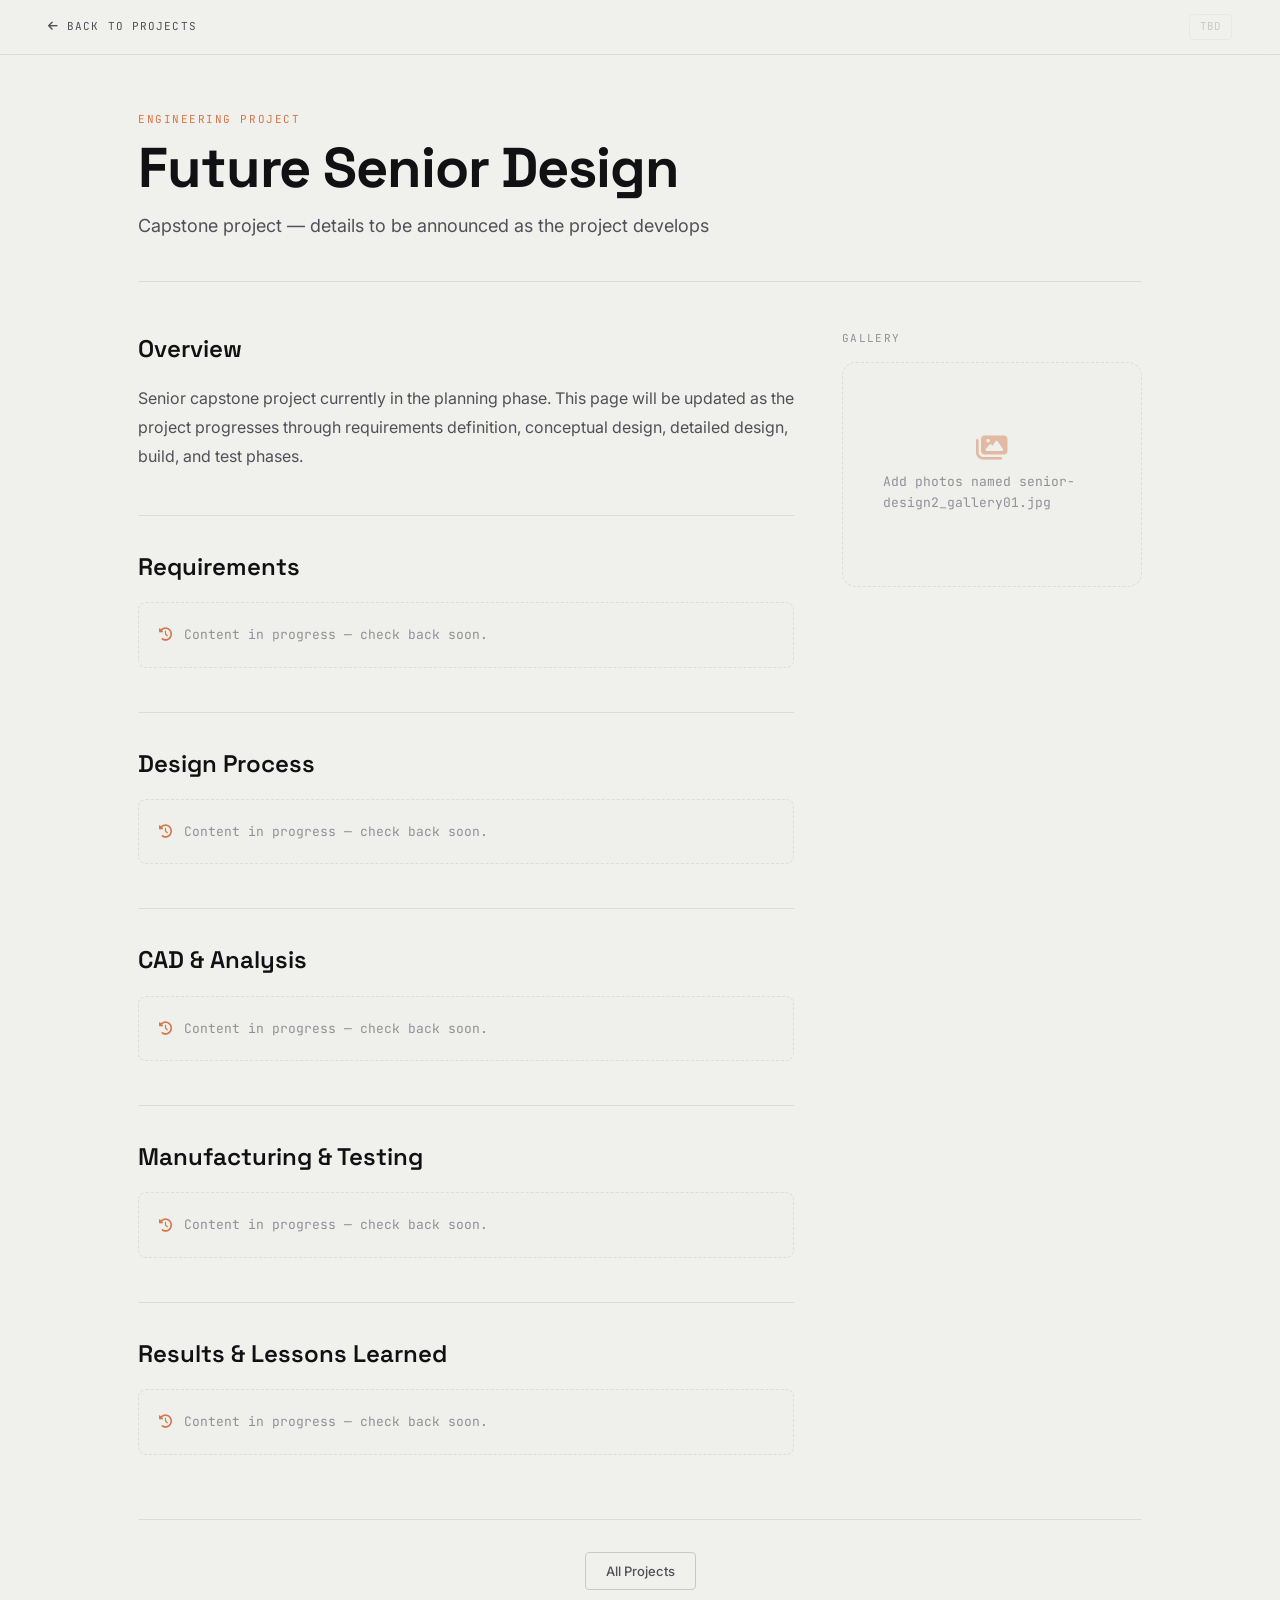
==== projects/bees.html @ 3b6aae7e "Rename senior-design.html to bees.html" ====
<!DOCTYPE html>
<html lang="en">
<head>
  <meta charset="UTF-8" />
  <meta name="viewport" content="width=device-width, initial-scale=1.0" />
  <meta name="theme-color" content="#F0F0EC" />
  <meta name="apple-mobile-web-app-capable" content="yes" />
  <title>Future Senior Design — Mohammad Sharif</title>
  <link rel="preconnect" href="https://fonts.googleapis.com" />
  <link rel="preconnect" href="https://fonts.gstatic.com" crossorigin />
  <link href="https://fonts.googleapis.com/css2?family=Agu+Display&family=Space+Grotesk:wght@300;400;500;600;700&family=Inter:wght@300;400;500;600&family=JetBrains+Mono:wght@400;500&display=swap" rel="stylesheet" />
  <link rel="stylesheet" href="https://cdnjs.cloudflare.com/ajax/libs/font-awesome/6.5.0/css/all.min.css" />
  <link rel="stylesheet" href="../css/styles.css" />
  <link rel="stylesheet" href="../css/animations.css" />
  <link rel="stylesheet" href="../css/project.css" />
</head>
<!--
  HERO BACKGROUND IMAGE (0.20 opacity behind entire page):
  Change the URL below to any image in assets/images/
  e.g. --proj-hero-bg: url(../assets/images/foam-chair.jpg)
-->
<body class="theme-light project-page" style="--proj-hero-bg: url(../assets/images/senior-design.jpg)">

  <header class="project-header">
    <a href="../index.html#projects" class="project-back">
      <i class="fa-solid fa-arrow-left"></i> Back to Projects
    </a>
    <div class="project-header__tags"><span class="tag tag--muted">TBD</span></div>
  </header>

  <main class="project-main">

    <section class="project-hero">
      <span class="section__label">Engineering Project</span>
      <h1 class="project-hero__title">Future Senior Design</h1>
      <p class="project-hero__subtitle">Capstone project — details to be announced as the project develops</p>
    </section>

    <div class="project-body">

      <!-- TEXT CONTENT (LEFT) -->
      <div class="project-sections">

        <section class="project-section reveal">
          <h2 class="project-section__title">Overview</h2>
          <p class="project-section__text">Senior capstone project currently in the planning phase. This page will be updated as the project progresses through requirements definition, conceptual design, detailed design, build, and test phases.</p>
        </section>

        <section class="project-section reveal">
          <h2 class="project-section__title">Requirements</h2>
          <p class="project-section__text project-section__placeholder">
            <i class="fa-solid fa-clock-rotate-left"></i> Content in progress — check back soon.
          </p>
        </section>

        <section class="project-section reveal">
          <h2 class="project-section__title">Design Process</h2>
          <p class="project-section__text project-section__placeholder">
            <i class="fa-solid fa-clock-rotate-left"></i> Content in progress — check back soon.
          </p>
        </section>

        <section class="project-section reveal">
          <h2 class="project-section__title">CAD &amp; Analysis</h2>
          <p class="project-section__text project-section__placeholder">
            <i class="fa-solid fa-clock-rotate-left"></i> Content in progress — check back soon.
          </p>
        </section>

        <section class="project-section reveal">
          <h2 class="project-section__title">Manufacturing &amp; Testing</h2>
          <p class="project-section__text project-section__placeholder">
            <i class="fa-solid fa-clock-rotate-left"></i> Content in progress — check back soon.
          </p>
        </section>

        <section class="project-section reveal">
          <h2 class="project-section__title">Results &amp; Lessons Learned</h2>
          <p class="project-section__text project-section__placeholder">
            <i class="fa-solid fa-clock-rotate-left"></i> Content in progress — check back soon.
          </p>
        </section>

      </div>

      <!--
        GALLERY (RIGHT COLUMN) — AUTO-DISCOVERY
        ════════════════════════════════════════
        Add photos to assets/images/ named:
          senior-design2_gallery01.jpg
          senior-design2_gallery02.jpg
          senior-design2_gallery03.jpg  … (unlimited)

        They will appear here automatically. No HTML edits needed.
        Click any thumbnail to open the fullscreen lightbox.
      -->
      <aside class="project-gallery-col" data-project-id="senior-design2" aria-label="Project gallery">
        <p class="project-gallery-col__heading">Gallery</p>
        <!-- Populated automatically by project-gallery.js -->
        <div class="project-gallery__placeholder" id="galleryPlaceholder">
          <i class="fa-solid fa-images"></i>
          <span>Add photos named senior-design2_gallery01.jpg</span>
        </div>
        <div id="galleryItems"></div>
        <button class="project-gallery__view-all" id="viewAllBtn" style="display:none" aria-label="View all photos">
          <i class="fa-solid fa-grid-2"></i> View All Photos
        </button>
      </aside>

    </div>

    <nav class="project-nav" aria-label="Project navigation">
      <span></span>
      <div class="project-nav__center">
        <a href="../index.html#projects" class="btn btn--secondary">All Projects</a>
      </div>
      <span></span>
    </nav>

  </main>

  <!-- LIGHTBOX -->
  <div class="lightbox" id="lightbox" role="dialog" aria-modal="true" aria-label="Image gallery" hidden>
    <div class="lightbox__backdrop" id="lightboxBackdrop"></div>
    <div class="lightbox__inner">
      <button class="lightbox__close" id="lightboxClose" aria-label="Close"><i class="fa-solid fa-xmark"></i></button>
      <button class="lightbox__arrow lightbox__arrow--prev" id="lightboxPrev" aria-label="Previous"><i class="fa-solid fa-chevron-left"></i></button>
      <div class="lightbox__stage"><img class="lightbox__img" id="lightboxImg" src="" alt="" /></div>
      <button class="lightbox__arrow lightbox__arrow--next" id="lightboxNext" aria-label="Next"><i class="fa-solid fa-chevron-right"></i></button>
      <div class="lightbox__footer">
        <span class="lightbox__counter" id="lightboxCounter">1 / 1</span>
        <div class="lightbox__thumbs" id="lightboxThumbs"></div>
      </div>
    </div>
  </div>

  <script src="../js/theme.js"></script>
  <script src="../js/gallery.js"></script>
  <script>
    /* Auto-load gallery images for this project page */
    document.addEventListener('DOMContentLoaded', async () => {
      /* Scroll reveals */
      document.querySelectorAll('.reveal').forEach(el => {
        const obs = new IntersectionObserver(entries => {
          entries.forEach(e => { if (e.isIntersecting) { e.target.classList.add('is-revealed'); obs.unobserve(e.target); } });
        }, { rootMargin: '0px 0px -60px 0px', threshold: 0.08 });
        obs.observe(el);
      });

      /* Gallery auto-discovery */
      const col = document.querySelector('.project-gallery-col[data-project-id]');
      if (!col || !window.GalleryModule) return;

      const projectId = col.getAttribute('data-project-id');
      const placeholder = document.getElementById('galleryPlaceholder');
      const itemsWrap   = document.getElementById('galleryItems');
      const viewAllBtn  = document.getElementById('viewAllBtn');

      /* Probe for images */
      const found = [];
      const checks = Array.from({ length: 20 }, (_, i) => i + 1).map(n => ({
        n,
        src: 'assets/images/' + projectId.replace(/-/g,'_') + '_gallery' + String(n).padStart(2,'0') + '.jpg'
      }));

      await Promise.all(checks.map(({ n, src }) => new Promise(resolve => {
        const img = new Image();
        img.onload  = () => { found.push({ n, src }); resolve(); };
        img.onerror = () => resolve();
        img.src = '../' + src;
      })));

      found.sort((a, b) => a.n - b.n);
      const srcs = found.map(f => '../' + f.src);

      if (srcs.length === 0) return; /* keep placeholder */

      placeholder.style.display = 'none';

      /* Show first 4 as thumbnails, rest via lightbox */
      const preview = srcs.slice(0, 4);
      preview.forEach((src, i) => {
        const div = document.createElement('div');
        div.className = 'project-gallery__item reveal';
        const img = document.createElement('img');
        img.src = src; img.alt = 'Gallery photo ' + (i+1); img.loading = 'lazy';
        div.appendChild(img);
        div.addEventListener('click', () => window.GalleryModule.open(projectId, srcs, i));
        itemsWrap.appendChild(div);

        /* Reveal animation */
        const obs = new IntersectionObserver(entries => {
          entries.forEach(e => { if (e.isIntersecting) { e.target.classList.add('is-revealed'); obs.unobserve(e.target); } });
        }, { threshold: 0.08 });
        obs.observe(div);
      });

      if (srcs.length > 4) {
        viewAllBtn.style.display = 'flex';
        viewAllBtn.textContent = 'View All ' + srcs.length + ' Photos';
        viewAllBtn.addEventListener('click', () => window.GalleryModule.open(projectId, srcs, 0));
      }
    });
  </script>
</body>
</html>
---- css/styles.css ----
/* ═══════════════════════════════════════════════════════════════════
   styles.css — Mohammad Sharif Portfolio
═══════════════════════════════════════════════════════════════════ */

/* ── TOKENS ───────────────────────────────────────────────────── */
:root {
  --color-bg:           #0A0A0F;
  --color-surface:      #111118;
  --color-surface-2:    #1A1A26;
  --color-surface-3:    #222232;
  --color-border:       #252538;
  --color-border-light: #32324A;
  --color-text-primary:   #EEEEF4;
  --color-text-secondary: #8888A0;
  --color-text-muted:     #52526A;

  --primary:        #C8693A;
  --secondary:      #E8955A;
  --accent:         #D4784A;
  --gradient-start: #C8693A;
  --gradient-mid:   #E8A070;
  --gradient-end:   #8B4A2E;
  --sidebar-accent: var(--accent);

  --color-accent:      var(--accent);
  --color-accent-dim:  rgba(200,105,58,0.12);
  --color-accent-glow: rgba(200,105,58,0.22);
  --color-accent-2:    var(--gradient-end);
  --color-success: #4CAF91;
  --color-warning: #E8A44A;

  --font-display: 'Space Grotesk', system-ui, sans-serif;
  --font-body:    'Inter', system-ui, sans-serif;
  --font-mono:    'JetBrains Mono', monospace;
  --font-sidebar: 'Agu Display', system-ui, sans-serif;

  --text-xs:   0.6875rem;
  --text-sm:   0.8125rem;
  --text-base: 1rem;
  --text-lg:   1.125rem;
  --text-xl:   1.25rem;
  --text-2xl:  1.5rem;
  --text-3xl:  1.875rem;
  --text-hero: clamp(2.8rem, 5.5vw, 5rem);

  --sidebar-width:           220px;
  --sidebar-width-collapsed: 56px;
  --sidebar-transition:      0.3s cubic-bezier(0.4,0,0.2,1);
  --content-max-width:       1100px;

  --radius-sm:   4px;
  --radius-md:   8px;
  --radius-lg:   14px;
  --radius-full: 9999px;

  --ease-out: cubic-bezier(0.0,0.0,0.2,1);
  --dur-fast: 0.14s;
  --dur-base: 0.22s;
  --dur-slow: 0.4s;
}

body.theme-light {
  --color-bg:             #F0F0EC;
  --color-surface:        #FFFFFF;
  --color-surface-2:      #EFEFEB;
  --color-surface-3:      #E4E4E0;
  --color-border:         #DDDDD8;
  --color-border-light:   #CACAC5;
  --color-text-primary:   #111114;
  --color-text-secondary: #505058;
  --color-text-muted:     #909098;
}

/* Dark sidebar */
body.theme-dark .sidebar { background: #18181F !important; border-right-color: #2A2A3A !important; }
body.theme-dark .sidebar__bottom { border-top-color: #2A2A3A !important; }
body.theme-dark .sidebar__progress-track { background: #2A2A3A !important; }

/* ── RESET ────────────────────────────────────────────────────── */
*, *::before, *::after { box-sizing: border-box; margin: 0; padding: 0; }
html { scroll-behavior: smooth; -webkit-text-size-adjust: 100%; }
body {
  background: var(--color-bg);
  color: var(--color-text-primary);
  font-family: var(--font-body);
  font-size: 1rem;
  line-height: 1.6;
  -webkit-font-smoothing: antialiased;
  -moz-osx-font-smoothing: grayscale;
  overflow-x: hidden;
}
a  { color: inherit; text-decoration: none; }
ul { list-style: none; }
img, video { display: block; max-width: 100%; }
button { cursor: pointer; background: none; border: none; color: inherit; font: inherit; }
input, textarea, select { font: inherit; }
:focus-visible { outline: 2px solid var(--accent); outline-offset: 3px; border-radius: var(--radius-sm); }
::selection { background: rgba(200,105,58,0.18); }

/* ── SKIP LINK ────────────────────────────────────────────────── */
.skip-link { position: fixed; top: -100%; left: 1rem; z-index: 9999; background: var(--accent); color: #fff; padding: 0.5rem 1rem; border-radius: var(--radius-md); font-size: var(--text-sm); font-weight: 600; }
.skip-link:focus { top: 1rem; }

/* ── PAGE SHELL ───────────────────────────────────────────────── */
.sidebar {
  position: fixed; top: 0; left: 0; height: 100vh;
  width: var(--sidebar-width);
  background: #FFFFFF;
  border-right: 1px solid #E8E8E8;
  display: flex; flex-direction: column;
  z-index: 100;
  transition: width var(--sidebar-transition), background var(--dur-slow), border-color var(--dur-slow);
  overflow: hidden; /* clips nav content */
}
/* Inner nav clips content; toggle button uses absolute positioning outside */
.sidebar__nav,
.sidebar__bottom,
.sidebar__progress-track { overflow: hidden; }
[data-sidebar="collapsed"] .sidebar { width: var(--sidebar-width-collapsed); }

.main-content {
  margin-left: var(--sidebar-width);
  min-height: 100vh;
  transition: margin-left var(--sidebar-transition);
}
[data-sidebar="collapsed"] .main-content { margin-left: var(--sidebar-width-collapsed); }

/* ── SIDEBAR TOGGLE: centered on border, permanently black ────── */
.sidebar__toggle {
  position: absolute;
  top: 3.5%;
  right: -16px;
  transform: translateY(-50%);
  width: 32px; height: 32px;
  border-radius: var(--radius-full);
  background: #111 !important;
  border: 2px solid #111 !important;
  color: #fff !important;
  font-size: 0.7rem;
  display: flex; align-items: center; justify-content: center;
  z-index: 200; flex-shrink: 0;
  transition: background var(--dur-fast), box-shadow var(--dur-fast);
  box-shadow: 0 2px 8px rgba(0,0,0,0.3);
}
.sidebar__toggle:hover { background: #333 !important; box-shadow: 0 3px 12px rgba(0,0,0,0.4) !important; }
body.theme-dark .sidebar__toggle { background: #fff !important; border-color: #fff !important; color: #111 !important; }
.sidebar__toggle i { transition: transform var(--sidebar-transition); color: inherit; }
[data-sidebar="collapsed"] .sidebar__toggle i { transform: rotate(180deg); }


/* ── SIDEBAR LOGO ─────────────────────────────────────────────── */
/* Place icon at: assets/images/site-icon.png                    */
.sidebar__logo {
  display: flex;
  justify-content: center;
  align-items: center;
  padding: 1.5rem 1rem 0.75rem;
  flex-shrink: 0;
}
.sidebar__logo-name {
  font-family: 'Space Grotesk', system-ui, sans-serif;  /* explicit, not var */
  font-size: 1.05rem;
  font-weight: 700;
  letter-spacing: -0.03em;
  line-height: 0.95;
  color: var(--sidebar-accent);       /* follows the universal accent color */
  text-align: center;
  text-decoration: none;
  display: block;
  transition: opacity var(--dur-fast);
}
.sidebar__logo-img:hover { opacity: 0.8; }
/* Hide logo when sidebar is collapsed */
[data-sidebar="collapsed"] .sidebar__logo { display: none; }

/* ── SIDEBAR NAV ──────────────────────────────────────────────── */
.sidebar__nav { flex: 1; padding: 2.5rem 0 1rem; overflow-y: auto; overflow-x: hidden; scrollbar-width: none; }
.sidebar__nav::-webkit-scrollbar { display: none; }
.sidebar__nav-list { padding: 0 0.75rem; }
.sidebar__nav-item { margin-bottom: 2px; }

.sidebar__nav-link {
  display: flex; align-items: center; gap: 0.625rem;
  padding: 0.5rem 0.625rem; border-radius: var(--radius-sm);
  color: var(--sidebar-accent); font-family: var(--font-sidebar); font-size: 0.95rem;
  transition: background var(--dur-fast), opacity var(--dur-fast);
  width: 100%; text-align: left; white-space: nowrap; opacity: 0.55;
}
.sidebar__nav-link:hover { opacity: 0.85; background: rgba(0,0,0,0.04); }

/* Active highlight only when expanded */
body[data-sidebar="expanded"] .sidebar__nav-link.is-active {
  opacity: 1;
  background: color-mix(in srgb, var(--sidebar-accent) 10%, transparent);
}

.sidebar__nav-num {
  font-family: var(--font-mono); font-size: 0.6rem;
  color: var(--sidebar-accent); opacity: 0.4; min-width: 16px; flex-shrink: 0;
}
body[data-sidebar="expanded"] .sidebar__nav-link.is-active .sidebar__nav-num { opacity: 0.75; }

.sidebar__nav-label { flex: 1; }
.sidebar__nav-chevron { margin-left: auto; font-size: 0.5rem; transition: transform var(--dur-base); color: var(--sidebar-accent); opacity: 0.45; }
.sidebar__nav-link--dropdown[aria-expanded="true"] .sidebar__nav-chevron { transform: rotate(180deg); }

/* Collapsed state — numbers as highlighted placeholders */
[data-sidebar="collapsed"] .sidebar__nav-label,
[data-sidebar="collapsed"] .sidebar__nav-chevron,
[data-sidebar="collapsed"] .sidebar__credentials,
[data-sidebar="collapsed"] .sidebar__progress-track { display: none !important; }
[data-sidebar="collapsed"] .sidebar__dropdown { display: none !important; }
[data-sidebar="collapsed"] .sidebar__nav-link {
  padding: 0.5rem; justify-content: center; opacity: 0.45; background: none !important;
}
[data-sidebar="collapsed"] .sidebar__nav-link .sidebar__nav-num {
  display: flex; align-items: center; justify-content: center;
  width: 28px; height: 28px; min-width: 28px;
  font-size: 0.65rem; opacity: 1; border-radius: var(--radius-sm);
}
[data-sidebar="collapsed"] .sidebar__nav-link:hover .sidebar__nav-num { background: rgba(0,0,0,0.06); }
[data-sidebar="collapsed"] .sidebar__nav-link.is-active { opacity: 1 !important; }
[data-sidebar="collapsed"] .sidebar__nav-link.is-active .sidebar__nav-num {
  background: color-mix(in srgb, var(--sidebar-accent) 12%, transparent);
  color: var(--sidebar-accent); opacity: 1;
}
[data-sidebar="collapsed"] .sidebar__actions { justify-content: center; flex-wrap: wrap; gap: 0.5rem; }

/* Dropdown */
.sidebar__dropdown { overflow: hidden; max-height: 0; opacity: 0; transition: max-height 0.28s var(--ease-out), opacity 0.22s; padding-left: 1.5rem; }
.sidebar__dropdown.is-open { max-height: 200px; opacity: 1; }
.sidebar__dropdown-link { display: block; padding: 0.28rem 0.5rem; border-radius: var(--radius-sm); font-family: var(--font-sidebar); font-size: 0.82rem; color: var(--sidebar-accent); opacity: 0.5; transition: opacity var(--dur-fast); white-space: nowrap; }
.sidebar__dropdown-link:hover { opacity: 0.88; }
.sidebar__dropdown-link.is-active { opacity: 1; }
.sidebar__dropdown-link--muted { opacity: 0.28; }

/* Progress */
.sidebar__progress-track { height: 1px; background: #E8E8E8; margin: 0 1rem; flex-shrink: 0; }
.sidebar__progress-bar { height: 100%; width: 0%; background: var(--sidebar-accent); transition: width 0.1s linear; }

/* Bottom */
.sidebar__bottom { padding: 1.125rem; border-top: 1px solid #E8E8E8; flex-shrink: 0; display: flex; flex-direction: column; gap: 0.875rem; transition: border-color var(--dur-slow); }
.sidebar__credentials { display: flex; flex-direction: column; gap: 0.2rem; }
.sidebar__credentials p { font-family: var(--font-sidebar); font-size: 0.75rem; color: var(--sidebar-accent); opacity: 0.55; white-space: nowrap; overflow: hidden; text-overflow: ellipsis; }
.sidebar__actions { display: flex; gap: 0.875rem; align-items: center; }
.sidebar__actions a { color: var(--sidebar-accent); font-size: 0.9rem; opacity: 0.55; transition: opacity var(--dur-fast); display: flex; align-items: center; }
.sidebar__actions a:hover { opacity: 1; }

/* Resume tooltip */
.sidebar__resume-link { position: relative; }
.sidebar__resume-tooltip {
  position: absolute; bottom: calc(100% + 8px); left: 50%; transform: translateX(-50%);
  background: #1C1C1C; color: #fff; font-family: var(--font-mono); font-size: 0.6rem;
  text-transform: uppercase; letter-spacing: 0.08em; padding: 4px 8px;
  border-radius: var(--radius-sm); white-space: nowrap; pointer-events: none;
  opacity: 0; transition: opacity var(--dur-fast);
}
.sidebar__resume-tooltip::after { content: ''; position: absolute; top: 100%; left: 50%; transform: translateX(-50%); border: 4px solid transparent; border-top-color: #1C1C1C; }
.sidebar__resume-link:hover .sidebar__resume-tooltip { opacity: 1; }

/* ── THEME TOGGLE (iOS style) ─────────────────────────────────── */
.theme-toggle { display: flex; align-items: center; background: none; border: none; padding: 0; cursor: pointer; }
.theme-toggle__track { position: relative; width: 40px; height: 22px; border-radius: 11px; background: #D0D0D0; transition: background 0.3s; display: flex; align-items: center; padding: 2px; }
body.theme-dark .theme-toggle__track { background: var(--sidebar-accent); }
.theme-toggle__thumb { width: 18px; height: 18px; border-radius: 50%; background: #FFF; box-shadow: 0 1px 4px rgba(0,0,0,0.25); display: flex; align-items: center; justify-content: center; transition: transform 0.3s cubic-bezier(0.4,0,0.2,1); position: relative; flex-shrink: 0; }
body.theme-dark .theme-toggle__thumb { transform: translateX(18px); }
.theme-toggle__icon { position: absolute; font-size: 0.5rem; transition: opacity 0.2s; }
.theme-toggle__icon--dark  { color: var(--sidebar-accent); opacity: 0; }
.theme-toggle__icon--light { color: #F5A623; opacity: 1; }
body.theme-dark .theme-toggle__icon--dark  { opacity: 1; }
body.theme-dark .theme-toggle__icon--light { opacity: 0; }

/* ── HAMBURGER — mobile only ──────────────────────────────────── */
.hamburger {
  /* Hidden on desktop by default — only shown via media query on mobile */
  display: none;
  position: fixed; top: 0.875rem; left: 0.875rem; z-index: 200;
  width: 40px; height: 40px; border-radius: var(--radius-md);
  background: var(--color-surface); border: 1px solid var(--color-border);
  flex-direction: column; align-items: center; justify-content: center;
  gap: 5px; padding: 0 10px;
  box-shadow: 0 2px 12px rgba(0,0,0,0.15);
  -webkit-tap-highlight-color: transparent;
  pointer-events: none; /* belt-and-suspenders: no accidental clicks when hidden */
}
.hamburger__line { display: block; height: 1.5px; width: 100%; background: var(--color-text-secondary); border-radius: 2px; transition: transform var(--dur-base), opacity var(--dur-base); }
.sidebar-overlay { display: none; position: fixed; inset: 0; background: rgba(0,0,0,0.5); z-index: 90; backdrop-filter: blur(2px); -webkit-backdrop-filter: blur(2px); opacity: 0; pointer-events: none; transition: opacity 0.3s; }
.sidebar-overlay.is-active { opacity: 1; pointer-events: auto; }

/* ── SECTION BASE ─────────────────────────────────────────────── */
.section { position: relative; }
.section__inner { max-width: var(--content-max-width); margin: 0 auto; padding: 5rem 4rem; }
.section__header { margin-bottom: 2.5rem; }
.section__title { font-family: var(--font-display); font-size: var(--text-3xl); font-weight: 700; line-height: 1.15; letter-spacing: -0.015em; }
.section--about { background: var(--color-surface); }
.section--contact { background: var(--color-surface); }

/* ── HERO ─────────────────────────────────────────────────────── */
.section--hero {
  height: 100vh; min-height: 600px; max-height: 1100px;
  background: var(--color-bg); overflow: hidden; position: relative;
  display: flex; flex-direction: column;
}

/* hero__blob removed */

/* Headshot fills entire hero */
.hero__photo-wrap { position: absolute; inset: 0; width: 100%; height: 100%; z-index: 2; }
.hero__photo { width: 100%; height: 100%; object-fit: cover; }

.hero__name-block { position: absolute; bottom: 16%; right: 4%; text-align: right; z-index: 3; }
.hero__name {
  font-family: var(--font-display); font-size: var(--text-hero); font-weight: 700;
  letter-spacing: -0.03em; line-height: 0.95; color: #2b2b2b;
  display: flex; flex-direction: column; align-items: flex-end;
}

/* Scroll arrow */
.hero__scroll-arrow {
  position: absolute; bottom: calc(15px + 0.5rem); left: 50%; transform: translateX(-50%);
  z-index: 3; width: 40px; height: 40px; border-radius: var(--radius-full);
  border: 1.5px solid var(--color-accent-dim); background: var(--color-accent-dim);
  color: var(--accent); display: flex; align-items: center; justify-content: center;
  font-size: 0.875rem; cursor: pointer;
  animation: arrow-bob 4.0s ease-in-out infinite;
  transition: background var(--dur-fast), border-color var(--dur-fast);
  -webkit-tap-highlight-color: transparent;
}
.hero__scroll-arrow:hover { background: var(--color-accent-glow); border-color: var(--accent); }
@keyframes arrow-bob {
  0%, 100% { transform: translateX(-50%) translateY(0); opacity: 0.7; }
  50%       { transform: translateX(-50%) translateY(7px); opacity: 1; }
}

.hero__footer { margin-top: auto; position: relative; z-index: 2; padding: 1.5rem 4rem 2rem; border-top: 1px solid var(--color-border); background: var(--color-bg); }
.hero__tagline { font-size: var(--text-sm); color: var(--color-text-secondary); letter-spacing: 0.02em; }

/* ── BUTTONS ──────────────────────────────────────────────────── */
.btn { display: inline-flex; align-items: center; gap: 0.4rem; padding: 0.5rem 1.25rem; border-radius: var(--radius-sm); font-family: var(--font-body); font-size: var(--text-sm); font-weight: 500; transition: background var(--dur-fast), color var(--dur-fast), border-color var(--dur-fast); border: 1px solid transparent; white-space: nowrap; -webkit-tap-highlight-color: transparent; }
.btn:active { opacity: 0.85; }
.btn--primary { background: var(--accent); color: #fff; }
.btn--primary:hover { filter: brightness(1.1); }
.btn--secondary { background: transparent; border-color: var(--color-border-light); color: var(--color-text-secondary); }
.btn--secondary:hover { border-color: var(--accent); color: var(--accent); }
.btn--full { width: 100%; justify-content: center; }

/* ── TAGS & BADGES ────────────────────────────────────────────── */
.tag { display: inline-block; padding: 0.2rem 0.625rem; border-radius: var(--radius-sm); font-family: var(--font-mono); font-size: var(--text-xs); background: var(--color-surface-2); border: 1px solid var(--color-border); color: var(--color-text-muted); }
.tag--muted { opacity: 0.4; }
.badge { display: inline-flex; align-items: center; padding: 2px 0.4rem; border-radius: var(--radius-sm); font-size: 0.6rem; font-family: var(--font-mono); text-transform: uppercase; letter-spacing: 0.08em; vertical-align: middle; margin-left: 0.5rem; }
.badge--wip { background: rgba(232,164,74,0.12); border: 1px solid var(--color-warning); color: var(--color-warning); }

/* ── ABOUT ────────────────────────────────────────────────────── */
.about__grid { display: grid; grid-template-columns: 1.1fr 0.9fr; gap: 5rem; align-items: start; }
.about__text { font-size: var(--text-base); color: var(--color-text-secondary); line-height: 1.8; margin-bottom: 1.25rem; }
.about__interests-title { font-family: var(--font-display); font-size: var(--text-xs); font-weight: 600; color: var(--color-text-primary); margin-bottom: 1rem; text-transform: uppercase; letter-spacing: 0.1em; }
.about__interests-list { display: flex; flex-direction: column; gap: 0.5rem; }
.about__interest-item { display: flex; align-items: center; gap: 0.75rem; padding: 0.625rem 0.875rem; border-radius: var(--radius-md); background: var(--color-surface-2); border: 1px solid var(--color-border); font-size: var(--text-sm); color: var(--color-text-secondary); transition: border-color var(--dur-fast); }
.about__interest-item i { color: var(--accent); width: 14px; text-align: center; }
.about__interest-item:hover { border-color: var(--accent); color: var(--color-text-primary); }
.about__status { margin-top: 3.5rem; padding-top: 2.5rem; border-top: 1px solid var(--color-border); }
.about__status-heading { font-family: var(--font-display); font-size: var(--text-lg); font-weight: 600; margin-bottom: 1.25rem; }
.about__status-list { display: flex; flex-wrap: wrap; gap: 0.75rem 2rem; }
.about__status-item { display: flex; align-items: center; gap: 0.625rem; font-size: var(--text-sm); color: var(--color-text-secondary); font-family: var(--font-mono); text-transform: uppercase; letter-spacing: 0.06em; }
.about__status-dot { width: 6px; height: 6px; border-radius: 50%; background: var(--accent); flex-shrink: 0; }

/* ── EXPERIENCE SPLIT LAYOUT ──────────────────────────────────── */
/*
 * INVERTED: Image panel = wide (background). Text panel = narrower (foreground).
 * grid: image(65%) | divider(2px) | content(35%)
 */
.section--experience { background: var(--color-bg); }
.section--experience .section__inner { padding-top: 5rem; padding-bottom: 5rem; }

.section__columns {
  display: grid;
  grid-template-columns: 1.85fr 2px 1fr;
  gap: 0;
  align-items: stretch;
  min-height: 640px;
}

/* Divider: accent gradient with glow */
.section__col-divider {
  width: 2px;
  background: linear-gradient(to bottom, transparent 3%, var(--accent) 20%, var(--accent) 80%, transparent 97%);
  box-shadow: 0 0 10px var(--color-accent-glow);
  align-self: stretch;
}

/* Text column (timeline) */
.section__col--main { padding-right: 3rem; overflow: hidden; }

/* Image column — BACKGROUND, no frame, immersive */
.section__col--image { position: relative; overflow: hidden; }

.section__col-img-wrap {
  position: absolute; inset: 0;
  overflow: hidden;
}
/* Fade both edges so image bleeds into bg */
.section__col-img-wrap::before {
  content: '';
  position: absolute; inset: 0; z-index: 1;
  background: linear-gradient(
    to left,
    var(--color-bg) 0%,
    transparent 30%,
    transparent 70%,
    var(--color-bg) 100%
  );
  pointer-events: none;
}
body.theme-light .section__col-img-wrap::before {
  background: linear-gradient(to left, var(--color-bg) 0%, transparent 30%, transparent 70%, var(--color-bg) 100%);
}

.section__col-img {
  width: 100%; height: 100%;
  object-fit: cover; object-position: center;
  opacity: 1.0;
  display: block;
  /* Parallax offset driven by JS */
  transform: translateY(var(--parallax-offset, 0px)) scale(1.08);
  transition: transform 0.05s linear;
  will-change: transform;
}

/* ── PROJECTS SPLIT (reversed) ────────────────────────────────── */
/*
 * INVERTED: Image panel = wide (background left). Text = right.
 * grid: content(35%) | divider | image(65%)
 */
.section--projects { background: var(--color-bg); }
.section--projects .section__inner { padding-top: 5rem; padding-bottom: 5rem; }

.section__columns--reverse {
  grid-template-columns: 1fr 2px 1.85fr;
}
/* Flip column order: image visually on left */
.section__columns--reverse .section__col--main { order: 3; padding-right: 0; padding-left: 3rem; }
.section__columns--reverse .section__col-divider { order: 2; }
.section__columns--reverse .section__col--image { order: 1; }
.section__columns--reverse .section__col-img-wrap::before {
  background: linear-gradient(to right, var(--color-bg) 0%, transparent 30%, transparent 70%, var(--color-bg) 100%);
}
body.theme-light .section__columns--reverse .section__col-img-wrap::before {
  background: linear-gradient(to right, var(--color-bg) 0%, transparent 30%, transparent 70%, var(--color-bg) 100%);
}

/* ── TIMELINE ─────────────────────────────────────────────────── */
.timeline { position: relative; padding-left: 2.5rem; padding-top: 0.5rem; }
.timeline::before { content: ''; position: absolute; left: 8px; top: 0; bottom: 0; width: 1px; background: linear-gradient(to bottom, var(--accent), var(--color-border) 70%, transparent); }
.timeline__item { position: relative; margin-bottom: 1.25rem; }
.timeline__marker { position: absolute; left: calc(-2.5rem + 4px); top: 0; bottom: 0; display: flex; align-items: center; pointer-events: none; }
.timeline__marker::after { content: ''; width: 9px; height: 9px; border-radius: 50%; background: var(--accent); border: 2px solid var(--color-surface); box-shadow: 0 0 0 2px var(--color-border); display: block; }
body.theme-light .timeline__marker::after { border-color: #FFFFFF; }

.timeline__card { background: var(--color-surface-2); border: 1px solid var(--color-border); border-radius: var(--radius-lg); overflow: hidden; transition: border-color var(--dur-base); cursor: pointer; position: relative; }
.timeline__card:hover { border-color: var(--color-border-light); }

/* Semi-transparent bg image on right of card */
.timeline__card-bg { position: absolute; top: 0; right: 0; bottom: 0; width: 55%; pointer-events: none; z-index: 0; overflow: hidden; }
.timeline__card-bg-img { width: 100%; height: 100%; object-fit: cover; opacity: 0.18; display: block; }
.timeline__card-bg::before { content: ''; position: absolute; top: 0; left: 0; bottom: 0; width: 60%; background: linear-gradient(to right, var(--color-surface-2), transparent); z-index: 1; }
.timeline__card-bg::after  { content: ''; position: absolute; top: 0; right: 0; bottom: 0; width: 30%; background: linear-gradient(to left, var(--color-surface-2), transparent); z-index: 1; }

.timeline__card-header { padding: 1.125rem 1.25rem; display: grid; grid-template-columns: auto 1fr auto; gap: 0 1rem; align-items: center; position: relative; z-index: 1; }
.timeline__card-thumb { width: 52px; height: 52px; border-radius: var(--radius-md); overflow: hidden; background: var(--color-surface-3); flex-shrink: 0; }
.timeline__card-thumb-img { width: 100%; height: 100%; object-fit: cover; }
.timeline__card-header-text { display: flex; flex-direction: column; gap: 0.2rem; min-width: 0; }
.timeline__card-meta { display: flex; gap: 0.625rem; align-items: center; margin-bottom: 0.2rem; }
.timeline__date { font-family: var(--font-mono); font-size: var(--text-xs); color: var(--color-text-muted); }
.timeline__type { font-family: var(--font-mono); font-size: var(--text-xs); padding: 1px 0.4rem; border-radius: var(--radius-sm); background: rgba(200,105,58,0.1); border: 1px solid var(--accent); color: var(--accent); }
.timeline__card-title { font-family: var(--font-display); font-size: var(--text-base); font-weight: 600; }
.timeline__card-org { font-size: var(--text-sm); color: var(--color-text-secondary); }
.timeline__card-chevron { color: var(--color-text-muted); font-size: 0.7rem; transition: transform var(--dur-base); flex-shrink: 0; }
.timeline__card[aria-expanded="true"] .timeline__card-chevron { transform: rotate(180deg); }

.timeline__card-body { border-top: 1px solid var(--color-border); position: relative; z-index: 1; }
.timeline__card-body[hidden] { display: none; }

.timeline__card-expanded { display: grid; grid-template-columns: 1fr 240px; gap: 1.25rem; padding: 1.25rem; align-items: start; }
.timeline__card-expanded-text { min-width: 0; }
.timeline__card-overview { font-size: var(--text-sm); color: var(--color-text-secondary); line-height: 1.75; margin-bottom: 1rem; }
.timeline__tags { display: flex; flex-wrap: wrap; gap: 0.375rem; }

.timeline__card-primary-img-wrap { position: relative; border-radius: var(--radius-md); overflow: hidden; border: 1px solid var(--color-border); background: var(--color-surface-3); aspect-ratio: 4/3; flex-shrink: 0; }
.timeline__card-primary-img-wrap.is-empty { display: none; }
.timeline__card-primary-img { width: 100%; height: 100%; object-fit: cover; display: block; }
.gallery-trigger { position: absolute; bottom: 0.625rem; right: 0.625rem; display: flex; align-items: center; gap: 0.375rem; padding: 0.375rem 0.625rem; border-radius: var(--radius-sm); background: rgba(0,0,0,0.55); backdrop-filter: blur(6px); -webkit-backdrop-filter: blur(6px); border: 1px solid rgba(255,255,255,0.12); color: #fff; font-size: var(--text-xs); font-family: var(--font-mono); letter-spacing: 0.04em; transition: background var(--dur-fast), border-color var(--dur-fast); }
.gallery-trigger:hover { background: rgba(200,105,58,0.75); border-color: var(--accent); }
.gallery-trigger i { font-size: 0.75rem; }

/* ── PROJECT CARDS ────────────────────────────────────────────── */
.projects__grid { display: flex; flex-wrap: wrap; justify-content: flex-start; gap: 1.25rem; }
.project-card { background: var(--color-surface-2); border: 1px solid var(--color-border); border-radius: var(--radius-lg); overflow: hidden; display: flex; flex-direction: column; transition: border-color var(--dur-base), transform var(--dur-base); width: calc(50% - 0.625rem); }
.project-card:hover { border-color: var(--color-border-light); transform: translateY(-3px); }
.project-card__image-wrap { position: relative; height: 160px; overflow: hidden; background: var(--color-surface-3); }
.project-card__image { width: 100%; height: 100%; object-fit: cover; transition: transform 0.45s var(--ease-out); }
.project-card:hover .project-card__image { transform: scale(1.04); }
.project-card__overlay { position: absolute; inset: 0; background: rgba(0,0,0,0.3); display: flex; align-items: center; justify-content: center; opacity: 0; transition: opacity var(--dur-base); color: #fff; font-size: 1.25rem; }
.project-card:hover .project-card__overlay { opacity: 1; }
.project-card__image-wrap--placeholder { display: flex; align-items: center; justify-content: center; }
.project-card__placeholder-icon { font-size: 1.75rem; color: var(--color-text-muted); }
.project-card--upcoming { opacity: 0.65; pointer-events: none; }
.project-card__body { padding: 1.125rem; display: flex; flex-direction: column; gap: 0.5rem; flex: 1; }
.project-card__title { font-family: var(--font-display); font-size: var(--text-sm); font-weight: 600; }
.project-card__desc { font-size: var(--text-xs); color: var(--color-text-secondary); line-height: 1.6; flex: 1; }
.project-card__tags { display: flex; flex-wrap: wrap; gap: 0.25rem; }

/* ── SKILLS ───────────────────────────────────────────────────── */
.skills__grid { display: grid; grid-template-columns: repeat(auto-fill, minmax(180px,1fr)); gap: 1rem; }
.skill-card { background: var(--color-surface-2); border: 1px solid var(--color-border); border-radius: var(--radius-lg); padding: 1.5rem; transition: border-color var(--dur-base), transform var(--dur-base); }
.skill-card:hover { border-color: var(--color-border-light); transform: translateY(-2px); }
.skill-card__icon-wrap { width: 36px; height: 36px; border-radius: var(--radius-md); background: rgba(200,105,58,0.08); border: 1px solid rgba(200,105,58,0.2); display: flex; align-items: center; justify-content: center; color: var(--accent); font-size: 0.875rem; margin-bottom: 1rem; }
.skill-card__title { font-family: var(--font-display); font-size: var(--text-sm); font-weight: 600; margin-bottom: 0.75rem; }
.skill-card__list { display: flex; flex-direction: column; gap: 0.3rem; }
.skill-card__list li { font-size: var(--text-sm); color: var(--color-text-secondary); padding-left: 0.75rem; position: relative; }
.skill-card__list li::before { content: '–'; position: absolute; left: 0; color: var(--color-text-muted); }

/* ── RESOURCES ────────────────────────────────────────────────── */
.resources__grid { display: flex; flex-wrap: wrap; justify-content: center; gap: 0.875rem; }
.resource-card { display: flex; align-items: center; gap: 1rem; padding: 1.125rem 1.25rem; background: var(--color-surface-2); border: 1px solid var(--color-border); border-radius: var(--radius-lg); transition: border-color var(--dur-fast); width: 280px; flex-shrink: 0; }
.resource-card:not(.resource-card--upcoming):hover { border-color: var(--color-border-light); }
.resource-card--upcoming { opacity: 0.55; cursor: default; }
.resource-card__icon { font-size: 1.125rem; color: var(--accent); flex-shrink: 0; }
.resource-card__info { flex: 1; }
.resource-card__title { font-size: var(--text-sm); font-weight: 600; }
.resource-card__meta { font-family: var(--font-mono); font-size: var(--text-xs); color: var(--color-text-muted); margin-top: 2px; }
.resource-card__action { color: var(--color-text-muted); font-size: var(--text-sm); transition: color var(--dur-fast); }
.resource-card:hover .resource-card__action { color: var(--accent); }

/* ── CONTACT ──────────────────────────────────────────────────── */
.contact__grid { display: grid; grid-template-columns: 1fr 1fr; gap: 5rem; align-items: start; }
.contact__intro { font-size: var(--text-base); color: var(--color-text-secondary); line-height: 1.8; margin-bottom: 2rem; }
.contact__links { display: flex; flex-direction: column; gap: 0.75rem; }
.contact__link { display: flex; align-items: center; gap: 0.75rem; font-size: var(--text-sm); color: var(--color-text-secondary); transition: color var(--dur-fast); }
.contact__link:hover { color: var(--accent); }
.contact__link i { width: 16px; text-align: center; color: var(--accent); }
.contact__form { display: flex; flex-direction: column; gap: 1.25rem; }
.form-group { display: flex; flex-direction: column; gap: 0.375rem; }
.form-label { font-family: var(--font-mono); font-size: var(--text-xs); color: var(--color-text-muted); text-transform: uppercase; letter-spacing: 0.08em; }
.form-input { background: var(--color-surface-2); border: 1px solid var(--color-border); border-radius: var(--radius-md); padding: 0.625rem 0.875rem; color: var(--color-text-primary); font-size: var(--text-sm); transition: border-color var(--dur-fast); resize: vertical; -webkit-appearance: none; }
.form-input::placeholder { color: var(--color-text-muted); }
.form-input:focus { outline: none; border-color: var(--accent); box-shadow: 0 0 0 3px rgba(200,105,58,0.12); }
.form-textarea { min-height: 120px; }
.contact__form-note { font-size: var(--text-xs); color: var(--color-success); min-height: 1.4em; }

/* ── FOOTER ───────────────────────────────────────────────────── */
.site-footer { padding: 2rem 4rem; border-top: 1px solid var(--color-border); }
.site-footer__text { font-family: var(--font-mono); font-size: var(--text-xs); color: var(--color-text-muted); text-align: center; }

/* ── LIGHTBOX ─────────────────────────────────────────────────── */
.lightbox { position: fixed; inset: 0; z-index: 1000; display: flex; align-items: center; justify-content: center; }
.lightbox[hidden] { display: none; }
.lightbox__backdrop { position: absolute; inset: 0; background: rgba(0,0,0,0.88); backdrop-filter: blur(8px); -webkit-backdrop-filter: blur(8px); }
.lightbox__inner { position: relative; z-index: 1; width: 90vw; max-width: 1000px; display: flex; flex-direction: column; align-items: center; gap: 1rem; }
.lightbox__close { position: absolute; top: -3rem; right: 0; width: 36px; height: 36px; border-radius: var(--radius-full); background: rgba(255,255,255,0.1); border: 1px solid rgba(255,255,255,0.2); color: #fff; font-size: 1rem; display: flex; align-items: center; justify-content: center; transition: background var(--dur-fast); }
.lightbox__close:hover { background: rgba(255,255,255,0.2); }
.lightbox__stage { width: 100%; max-height: 70vh; display: flex; align-items: center; justify-content: center; position: relative; }
.lightbox__img { max-width: 100%; max-height: 70vh; object-fit: contain; border-radius: var(--radius-md); animation: lb-fade 0.2s ease; }
@keyframes lb-fade { from { opacity: 0; transform: scale(0.97); } to { opacity: 1; transform: none; } }
.lightbox__arrow { position: absolute; top: 50%; transform: translateY(-50%); width: 44px; height: 44px; border-radius: var(--radius-full); background: rgba(255,255,255,0.1); border: 1px solid rgba(255,255,255,0.2); color: #fff; font-size: 1rem; display: flex; align-items: center; justify-content: center; transition: background var(--dur-fast); z-index: 2; }
.lightbox__arrow:hover { background: rgba(255,255,255,0.2); }
.lightbox__arrow--prev { left: -3.5rem; }
.lightbox__arrow--next { right: -3.5rem; }
.lightbox__footer { display: flex; flex-direction: column; align-items: center; gap: 0.875rem; width: 100%; }
.lightbox__counter { font-family: var(--font-mono); font-size: var(--text-xs); color: rgba(255,255,255,0.55); letter-spacing: 0.08em; }
.lightbox__thumbs { display: flex; gap: 0.5rem; flex-wrap: wrap; justify-content: center; }
.lightbox__thumb { width: 52px; height: 40px; border-radius: var(--radius-sm); overflow: hidden; cursor: pointer; opacity: 0.45; border: 1.5px solid transparent; transition: opacity var(--dur-fast), border-color var(--dur-fast); flex-shrink: 0; }
.lightbox__thumb img { width: 100%; height: 100%; object-fit: cover; }
.lightbox__thumb:hover { opacity: 0.75; }
.lightbox__thumb.is-active { opacity: 1; border-color: var(--accent); }

/* ── RESOURCE VIEWER ──────────────────────────────────────────── */
.resource-card { cursor: pointer; }
.resource-card:not(.resource-card--upcoming):hover .resource-card__action { color: var(--accent); }

.resource-viewer {
  position: fixed; inset: 0; z-index: 1000;
  display: flex; align-items: center; justify-content: center;
}
.resource-viewer[hidden] { display: none; }

.resource-viewer__backdrop {
  position: absolute; inset: 0;
  background: rgba(0,0,0,0.75);
  backdrop-filter: blur(6px);
  -webkit-backdrop-filter: blur(6px);
}

.resource-viewer__window {
  position: relative; z-index: 1;
  width: min(900px, 92vw);
  height: min(85vh, 1000px);
  background: var(--color-surface);
  border-radius: var(--radius-lg);
  border: 1px solid var(--color-border);
  display: flex; flex-direction: column;
  overflow: hidden;
  box-shadow: 0 24px 80px rgba(0,0,0,0.5);
  animation: viewer-in 0.22s cubic-bezier(0,0,0.2,1) both;
}

@keyframes viewer-in {
  from { opacity: 0; transform: scale(0.96) translateY(12px); }
  to   { opacity: 1; transform: none; }
}

.resource-viewer__toolbar {
  display: flex;
  align-items: center;
  gap: 1rem;
  padding: 0.75rem 1.25rem;
  border-bottom: 1px solid var(--color-border);
  background: var(--color-surface-2);
  flex-shrink: 0;
}

.resource-viewer__close {
  width: 32px; height: 32px;
  border-radius: var(--radius-full);
  background: rgba(255,0,0,0.12);
  border: 1px solid rgba(255,0,0,0.2);
  color: #e05050;
  display: flex; align-items: center; justify-content: center;
  font-size: 0.875rem;
  transition: background var(--dur-fast), color var(--dur-fast);
  flex-shrink: 0;
}
.resource-viewer__close:hover { background: rgba(255,0,0,0.25); color: #c03030; }

.resource-viewer__title {
  flex: 1;
  font-family: var(--font-display);
  font-size: var(--text-sm);
  font-weight: 600;
  color: var(--color-text-primary);
  white-space: nowrap;
  overflow: hidden;
  text-overflow: ellipsis;
}

.resource-viewer__download {
  display: inline-flex; align-items: center; gap: 0.4rem;
  padding: 0.4rem 0.875rem;
  border-radius: var(--radius-sm);
  background: var(--accent);
  color: #fff;
  font-size: var(--text-xs);
  font-weight: 600;
  font-family: var(--font-body);
  transition: filter var(--dur-fast);
  flex-shrink: 0;
  text-decoration: none;
}
.resource-viewer__download:hover { filter: brightness(1.12); }

.resource-viewer__body {
  flex: 1;
  overflow: hidden;
  background: #525659;
}

.resource-viewer__frame {
  width: 100%; height: 100%;
  border: none;
  display: block;
}

/* Mobile: full screen */
@media (max-width: 600px) {
  .resource-viewer__window {
    width: 100vw; height: 100vh;
    border-radius: 0; border: none;
  }
}
---- css/project.css ----
/* ═══════════════════════════════════════════════════════════════════
   project.css — Individual project pages
   Gallery RIGHT of text. Hero image as 0.20 opacity page background.
═══════════════════════════════════════════════════════════════════ */

/* ── Page-level hero background image at 0.20 opacity ───────────
   Set via <body style="--proj-hero-bg: url(...)"> in each page.
   No HTML change needed — just set the CSS variable.            */
body.project-page::before {
  content: '';
  position: fixed;
  inset: 0;
  background-image: var(--proj-hero-bg, none);
  background-size: cover;
  background-position: center top;
  background-attachment: fixed;
  opacity: 0.20;
  z-index: 0;
  pointer-events: none;
}
body.project-page > * { position: relative; z-index: 1; }

/* ── Sticky header ───────────────────────────────────────────── */
.project-header {
  position: sticky; top: 0; z-index: 50;
  display: flex; align-items: center; justify-content: space-between;
  gap: 1rem; padding: 0.875rem 3rem;
  background: rgba(240,240,236,0.88);
  backdrop-filter: blur(16px); -webkit-backdrop-filter: blur(16px);
  border-bottom: 1px solid var(--color-border);
  flex-wrap: wrap;
}
body.theme-dark .project-header { background: rgba(10,10,15,0.88); }

.project-back {
  display: inline-flex; align-items: center; gap: 0.5rem;
  font-family: var(--font-mono); font-size: var(--text-xs);
  color: var(--color-text-secondary); text-transform: uppercase; letter-spacing: 0.1em;
  transition: color 0.15s; -webkit-tap-highlight-color: transparent;
}
.project-back:hover { color: var(--accent); }
.project-header__tags { display: flex; flex-wrap: wrap; gap: 0.5rem; }

/* ── Main wrapper ────────────────────────────────────────────── */
.project-main { max-width: 1100px; margin: 0 auto; padding: 0 3rem 6rem; }

/* ── Hero section (title + subtitle, NO separate image box) ─── */
.project-hero { padding: 3.5rem 0 2.5rem; border-bottom: 1px solid var(--color-border); margin-bottom: 0; }
.project-hero__title { font-family: var(--font-display); font-size: clamp(2rem,5vw,3.5rem); font-weight: 700; line-height: 1.1; letter-spacing: -0.02em; margin: 0.5rem 0 0.875rem; }
.project-hero__subtitle { font-size: var(--text-lg); color: var(--color-text-secondary); line-height: 1.6; max-width: 640px; }

/* Section label (small caps above title) */
.section__label { display: block; font-family: var(--font-mono); font-size: var(--text-xs); color: var(--color-accent); text-transform: uppercase; letter-spacing: 0.14em; margin-bottom: 0.5rem; }

/* ── Two-column body: text LEFT, gallery RIGHT ──────────────── */
.project-body {
  display: grid;
  grid-template-columns: 1fr 300px;
  gap: 3rem;
  align-items: start;
  padding-top: 3rem;
}

/* ── Text sections ───────────────────────────────────────────── */
.project-sections { display: flex; flex-direction: column; gap: 2.75rem; }
.project-section { border-top: 1px solid var(--color-border); padding-top: 2rem; }
.project-section:first-child { border-top: none; padding-top: 0; }
.project-section__title { font-family: var(--font-display); font-size: var(--text-2xl); font-weight: 600; margin-bottom: 1rem; }
.project-section__text { font-size: var(--text-base); color: var(--color-text-secondary); line-height: 1.8; }
.project-section__placeholder {
  display: flex; align-items: center; gap: 0.75rem;
  padding: 1.25rem; background: var(--color-surface-2);
  border: 1px dashed var(--color-border); border-radius: var(--radius-md);
  font-family: var(--font-mono); font-size: var(--text-sm); color: var(--color-text-muted);
}
.project-section__placeholder i { color: var(--accent); }

/* ── Sticky gallery column ───────────────────────────────────── */
.project-gallery-col {
  position: sticky; top: 80px;
  display: flex; flex-direction: column; gap: 0.75rem;
}
.project-gallery-col__heading {
  font-family: var(--font-mono); font-size: var(--text-xs);
  text-transform: uppercase; letter-spacing: 0.12em; color: var(--color-text-muted);
  margin-bottom: 0.125rem;
}

/*
 * AUTO-GALLERY: images are discovered by gallery.js via naming convention.
 * Place files in assets/images/ named:
 *   foam_chair_gallery01.jpg, foam_chair_gallery02.jpg, …
 *   tomato_slicer_gallery01.jpg, …
 *   quadruped_gallery01.jpg, …
 *
 * The gallery container below is populated by JS on page load.
 * Add a data-project-id attribute to .project-gallery-col to enable auto-load.
 */
.project-gallery__item {
  border-radius: var(--radius-md); overflow: hidden;
  border: 1px solid var(--color-border); background: var(--color-surface-2);
  aspect-ratio: 4/3; cursor: pointer;
  transition: border-color 0.15s, transform 0.2s;
}
.project-gallery__item:hover { border-color: var(--accent); transform: translateY(-2px); }
.project-gallery__item img { width: 100%; height: 100%; object-fit: cover; display: block; transition: transform 0.4s; }
.project-gallery__item:hover img { transform: scale(1.04); }

.project-gallery__placeholder {
  display: flex; flex-direction: column; align-items: center; justify-content: center;
  gap: 0.625rem; padding: 2.5rem; background: var(--color-surface-2);
  border: 1px dashed var(--color-border); border-radius: var(--radius-lg);
  color: var(--color-text-muted); font-family: var(--font-mono); font-size: var(--text-sm);
  aspect-ratio: 4/3;
}
.project-gallery__placeholder i { font-size: 1.75rem; color: var(--accent); opacity: 0.45; }

.project-gallery__view-all {
  display: flex; align-items: center; justify-content: center; gap: 0.5rem;
  padding: 0.625rem; border-radius: var(--radius-sm);
  border: 1px solid var(--color-border); background: var(--color-surface-2);
  font-family: var(--font-mono); font-size: var(--text-xs); color: var(--color-text-secondary);
  cursor: pointer; transition: border-color 0.15s, color 0.15s;
  -webkit-tap-highlight-color: transparent;
}
.project-gallery__view-all:hover { border-color: var(--accent); color: var(--accent); }

/* ── Prev/Next navigation ────────────────────────────────────── */
.project-nav {
  display: grid; grid-template-columns: 1fr auto 1fr;
  gap: 1rem; align-items: center;
  margin-top: 4rem; padding-top: 2rem; border-top: 1px solid var(--color-border);
}
.project-nav__btn {
  display: flex; flex-direction: column; gap: 0.25rem;
  padding: 0.875rem 1.25rem; border-radius: var(--radius-md);
  border: 1px solid var(--color-border); background: var(--color-surface-2);
  color: var(--color-text-secondary); transition: border-color 0.15s, color 0.15s;
  -webkit-tap-highlight-color: transparent;
}
.project-nav__btn:hover { border-color: var(--accent); color: var(--accent); }
.project-nav__btn--next { text-align: right; }
.project-nav__direction { font-family: var(--font-mono); font-size: 0.6rem; text-transform: uppercase; letter-spacing: 0.12em; opacity: 0.5; display: flex; align-items: center; gap: 0.375rem; }
.project-nav__btn--next .project-nav__direction { justify-content: flex-end; }
.project-nav__name { font-family: var(--font-display); font-size: var(--text-sm); font-weight: 600; white-space: nowrap; overflow: hidden; text-overflow: ellipsis; }
.project-nav__sub { font-size: var(--text-xs); color: var(--color-text-muted); font-style: italic; }
.project-nav__center { text-align: center; }

/* ── Responsive ──────────────────────────────────────────────── */
@media (max-width: 860px) {
  .project-body { grid-template-columns: 1fr; }
  .project-gallery-col { position: static; }
  .project-main { padding: 0 1.5rem 4rem; }
  .project-header { padding: 0.75rem 1.25rem; }
  .project-nav { grid-template-columns: 1fr 1fr; }
  .project-nav__center { display: none; }
}

@media (max-width: 500px) {
  .project-main { padding: 0 1rem 3rem; }
  .project-nav { grid-template-columns: 1fr; }
  .project-nav__btn--next { text-align: left; }
  .project-nav__btn--next .project-nav__direction { justify-content: flex-start; }
}

/* iOS safe area */
@supports (padding: max(0px)) {
  .project-header { padding-top: max(0.875rem, env(safe-area-inset-top)); }
}
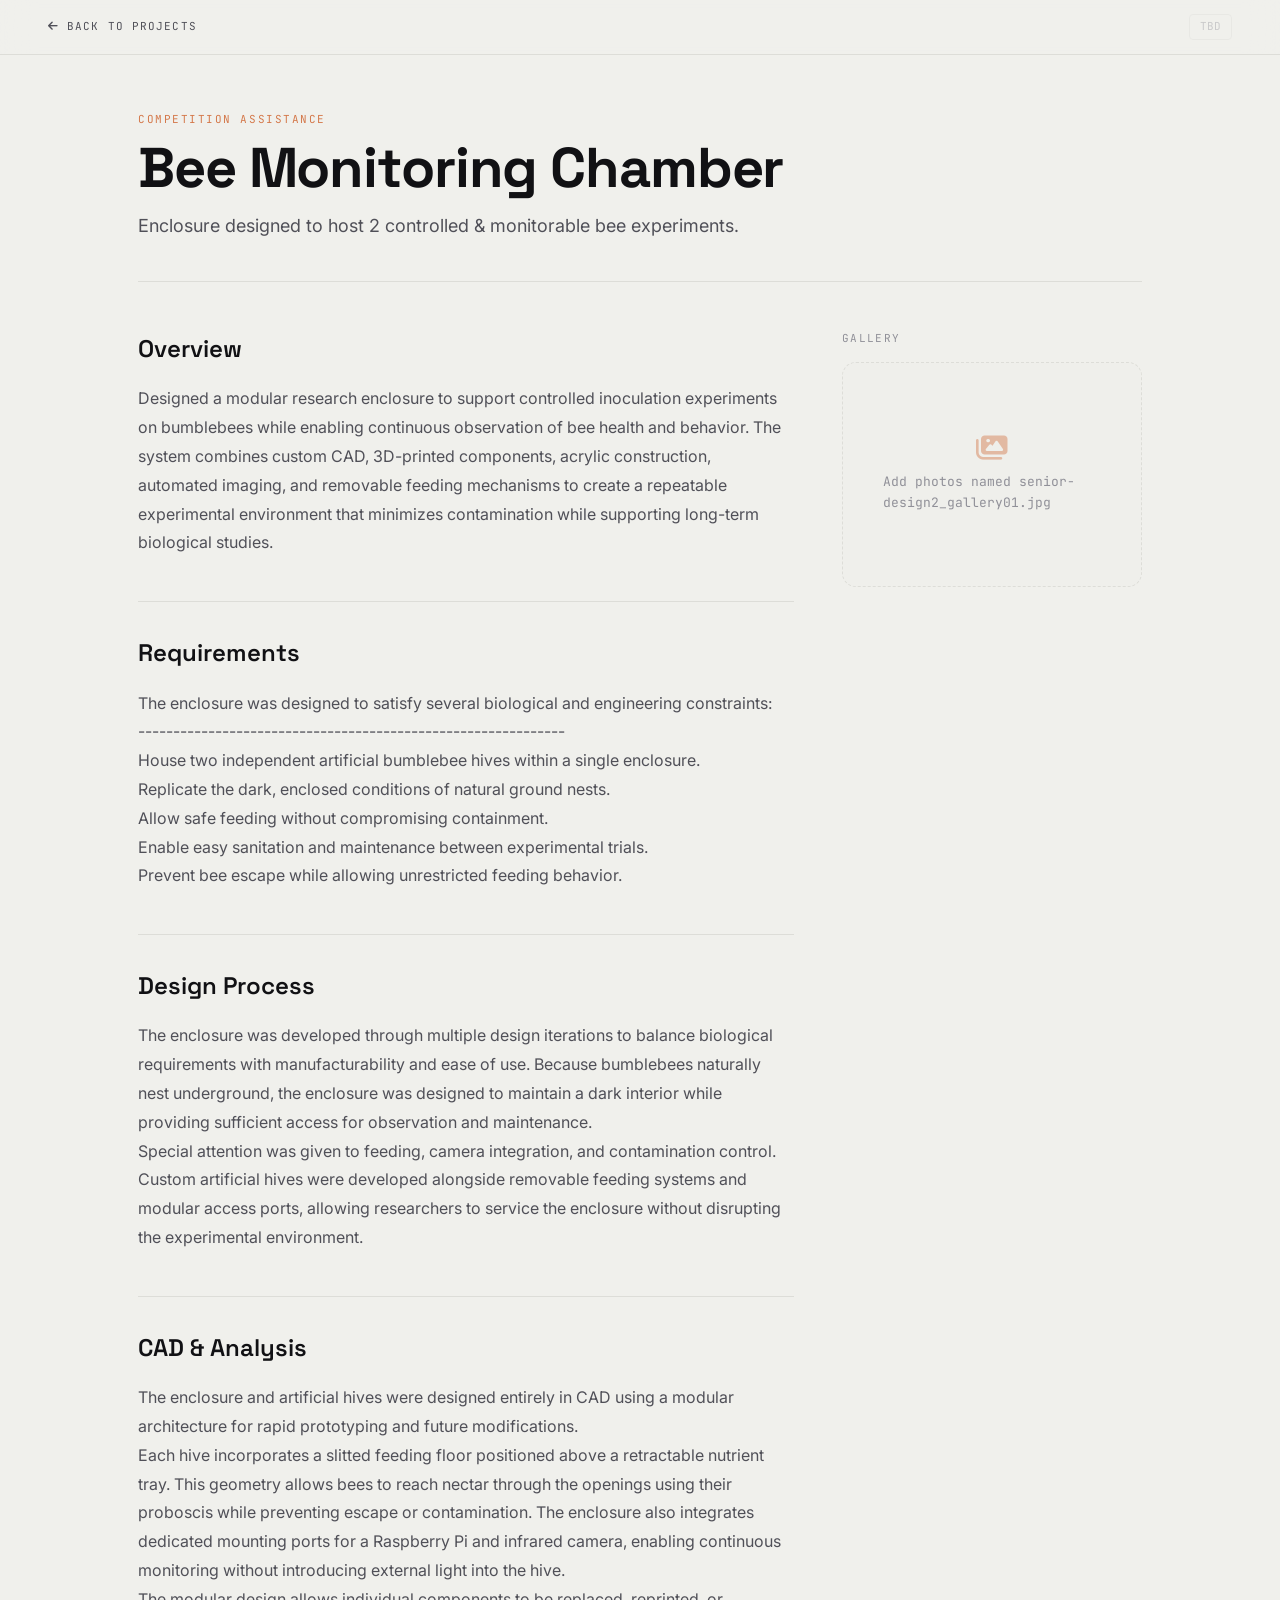
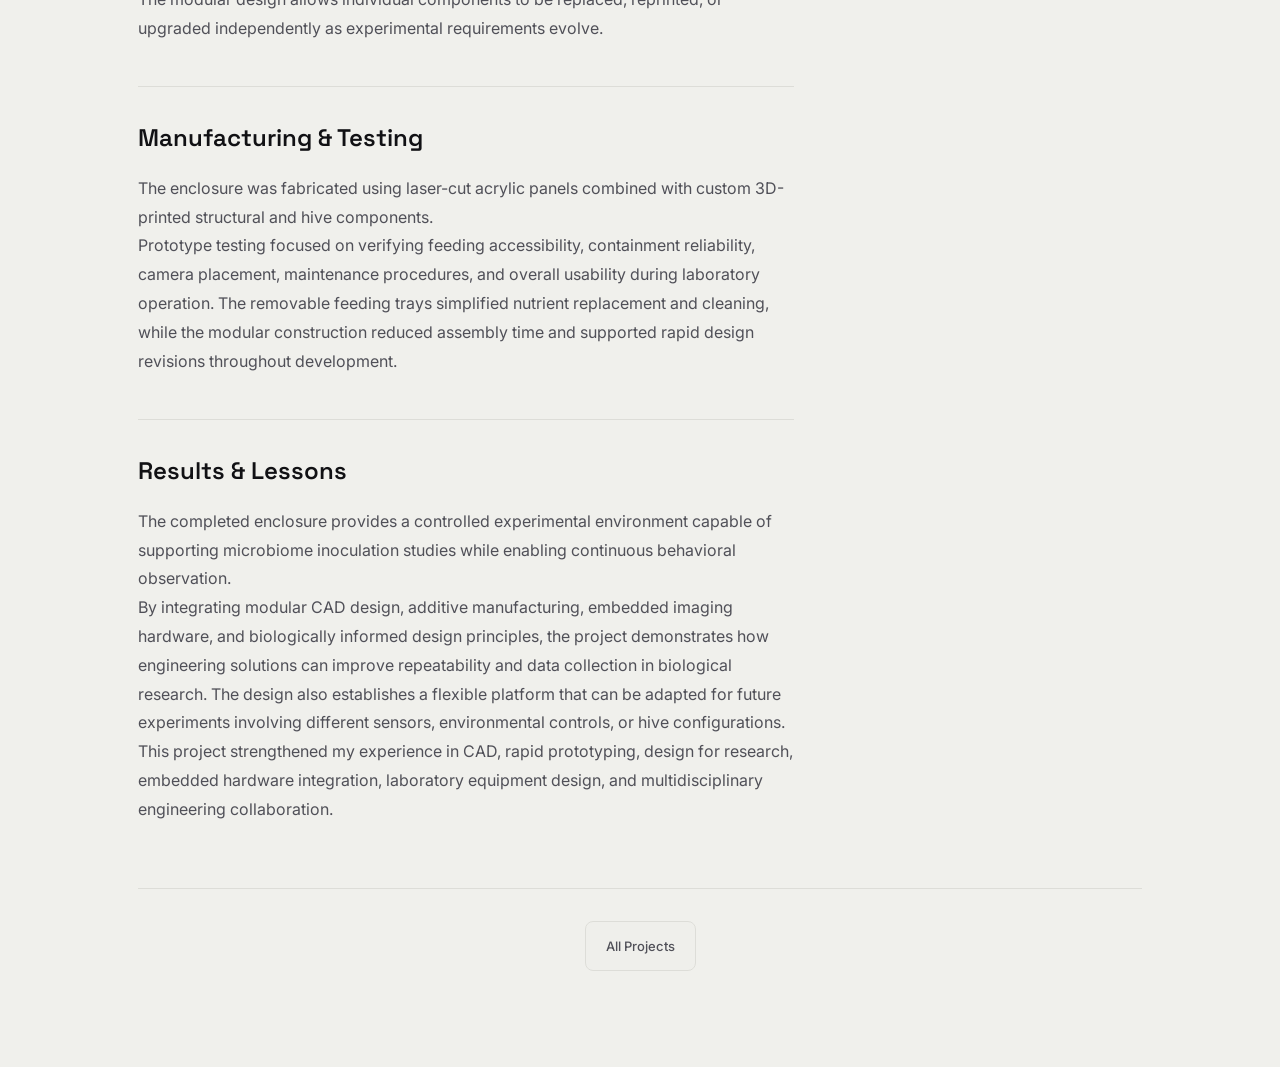
==== commit 5c35173b: "Update bees.html" ====
--- a/projects/bees.html
+++ b/projects/bees.html
@@ -5,7 +5,7 @@
   <meta name="viewport" content="width=device-width, initial-scale=1.0" />
   <meta name="theme-color" content="#F0F0EC" />
   <meta name="apple-mobile-web-app-capable" content="yes" />
-  <title>Future Senior Design — Mohammad Sharif</title>
+  <title>Bee Monitoring Chamber — Mohammad Sharif</title>
   <link rel="preconnect" href="https://fonts.googleapis.com" />
   <link rel="preconnect" href="https://fonts.gstatic.com" crossorigin />
   <link href="https://fonts.googleapis.com/css2?family=Agu+Display&family=Space+Grotesk:wght@300;400;500;600;700&family=Inter:wght@300;400;500;600&family=JetBrains+Mono:wght@400;500&display=swap" rel="stylesheet" />
@@ -31,9 +31,9 @@
   <main class="project-main">
 
     <section class="project-hero">
-      <span class="section__label">Engineering Project</span>
-      <h1 class="project-hero__title">Future Senior Design</h1>
-      <p class="project-hero__subtitle">Capstone project — details to be announced as the project develops</p>
+      <span class="section__label">Competition Assistance</span>
+      <h1 class="project-hero__title">Bee Monitoring Chamber</h1>
+      <p class="project-hero__subtitle">Enclosure designed to host 2 controlled & monitorable bee experiments.</p>
     </section>
 
     <div class="project-body">
@@ -43,42 +43,46 @@
 
         <section class="project-section reveal">
           <h2 class="project-section__title">Overview</h2>
-          <p class="project-section__text">Senior capstone project currently in the planning phase. This page will be updated as the project progresses through requirements definition, conceptual design, detailed design, build, and test phases.</p>
-        </section>
-
-        <section class="project-section reveal">
-          <h2 class="project-section__title">Requirements</h2>
-          <p class="project-section__text project-section__placeholder">
-            <i class="fa-solid fa-clock-rotate-left"></i> Content in progress — check back soon.
-          </p>
-        </section>
+          <p class="project-section__text">Designed a modular research enclosure to support controlled inoculation experiments on bumblebees while enabling continuous observation of bee health and behavior. The system combines custom CAD, 3D-printed components, acrylic construction, automated imaging, and removable feeding mechanisms to create a repeatable experimental environment that minimizes contamination while supporting long-term biological studies.</p>
+        </section>
+
+        <section class="project-section reveal">
+  <h2 class="project-section__title">Requirements</h2>
+  <ul class="project-section__text">
+    <p class="project-section__text">The enclosure was designed to satisfy several biological and engineering constraints:</p>
+    <p class="project-section__text">-------------------------------------------------------------</p>
+    <li>House two independent artificial bumblebee hives within a single enclosure.</li>
+    <li>Replicate the dark, enclosed conditions of natural ground nests.</li>
+    <li>Allow safe feeding without compromising containment.</li>
+    <li>Enable easy sanitation and maintenance between experimental trials.</li>
+    <li>Prevent bee escape while allowing unrestricted feeding behavior.</li>
+  </ul>
+</section>
 
         <section class="project-section reveal">
           <h2 class="project-section__title">Design Process</h2>
-          <p class="project-section__text project-section__placeholder">
-            <i class="fa-solid fa-clock-rotate-left"></i> Content in progress — check back soon.
-          </p>
+          <p class="project-section__text">The enclosure was developed through multiple design iterations to balance biological requirements with manufacturability and ease of use. Because bumblebees naturally nest underground, the enclosure was designed to maintain a dark interior while providing sufficient access for observation and maintenance.</p>
+          <p class="project-section__text">Special attention was given to feeding, camera integration, and contamination control. Custom artificial hives were developed alongside removable feeding systems and modular access ports, allowing researchers to service the enclosure without disrupting the experimental environment.</p>
         </section>
 
         <section class="project-section reveal">
           <h2 class="project-section__title">CAD &amp; Analysis</h2>
-          <p class="project-section__text project-section__placeholder">
-            <i class="fa-solid fa-clock-rotate-left"></i> Content in progress — check back soon.
-          </p>
+          <p class="project-section__text">The enclosure and artificial hives were designed entirely in CAD using a modular architecture for rapid prototyping and future modifications.</p>
+          <p class="project-section__text">Each hive incorporates a slitted feeding floor positioned above a retractable nutrient tray. This geometry allows bees to reach nectar through the openings using their proboscis while preventing escape or contamination. The enclosure also integrates dedicated mounting ports for a Raspberry Pi and infrared camera, enabling continuous monitoring without introducing external light into the hive.</p>
+          <p class="project-section__text">The modular design allows individual components to be replaced, reprinted, or upgraded independently as experimental requirements evolve.</p>
         </section>
 
         <section class="project-section reveal">
           <h2 class="project-section__title">Manufacturing &amp; Testing</h2>
-          <p class="project-section__text project-section__placeholder">
-            <i class="fa-solid fa-clock-rotate-left"></i> Content in progress — check back soon.
-          </p>
-        </section>
-
-        <section class="project-section reveal">
-          <h2 class="project-section__title">Results &amp; Lessons Learned</h2>
-          <p class="project-section__text project-section__placeholder">
-            <i class="fa-solid fa-clock-rotate-left"></i> Content in progress — check back soon.
-          </p>
+          <p class="project-section__text">The enclosure was fabricated using laser-cut acrylic panels combined with custom 3D-printed structural and hive components.</p>
+          <p class="project-section__text">Prototype testing focused on verifying feeding accessibility, containment reliability, camera placement, maintenance procedures, and overall usability during laboratory operation. The removable feeding trays simplified nutrient replacement and cleaning, while the modular construction reduced assembly time and supported rapid design revisions throughout development.</p>
+        </section>
+
+        <section class="project-section reveal">
+          <h2 class="project-section__title">Results &amp; Lessons</h2>
+          <p class="project-section__text">The completed enclosure provides a controlled experimental environment capable of supporting microbiome inoculation studies while enabling continuous behavioral observation.</p>
+          <p class="project-section__text">By integrating modular CAD design, additive manufacturing, embedded imaging hardware, and biologically informed design principles, the project demonstrates how engineering solutions can improve repeatability and data collection in biological research. The design also establishes a flexible platform that can be adapted for future experiments involving different sensors, environmental controls, or hive configurations.</p>
+          <p class="project-section__text">This project strengthened my experience in CAD, rapid prototyping, design for research, embedded hardware integration, laboratory equipment design, and multidisciplinary engineering collaboration.</p>
         </section>
 
       </div>
--- a/css/styles.css
+++ b/css/styles.css
@@ -392,7 +392,7 @@
 .section__col--main { padding-right: 3rem; overflow: hidden; }
 
 /* Image column — BACKGROUND, no frame, immersive */
-.section__col--image { position: relative; overflow: hidden; }
+.section__col--image { position: relative; overflow: hidden; min-height: 480px; }
 
 .section__col-img-wrap {
   position: absolute; inset: 0;
@@ -417,7 +417,7 @@
 
 .section__col-img {
   width: 100%; height: 100%;
-  object-fit: cover; object-position: center;
+  object-fit: cover; object-position: center center;
   opacity: 1.0;
   display: block;
   /* Parallax offset driven by JS */
--- a/css/project.css
+++ b/css/project.css
@@ -167,3 +167,25 @@
 @supports (padding: max(0px)) {
   .project-header { padding-top: max(0.875rem, env(safe-area-inset-top)); }
 }
+
+/* All Projects button matches prev/next style */
+.project-nav__center .btn--secondary {
+  display: flex;
+  flex-direction: column;
+  gap: 0.25rem;
+  padding: 0.875rem 1.25rem;
+  border-radius: var(--radius-md);
+  border: 1px solid var(--color-border);
+  background: var(--color-surface-2);
+  color: var(--color-text-secondary);
+  transition: border-color 0.15s, color 0.15s;
+  font-size: var(--text-sm);
+  font-weight: 500;
+  min-height: unset;
+}
+.project-nav__center .btn--secondary:hover {
+  border-color: var(--accent);
+  color: var(--accent);
+  background: var(--color-surface-2);
+  filter: none;
+}
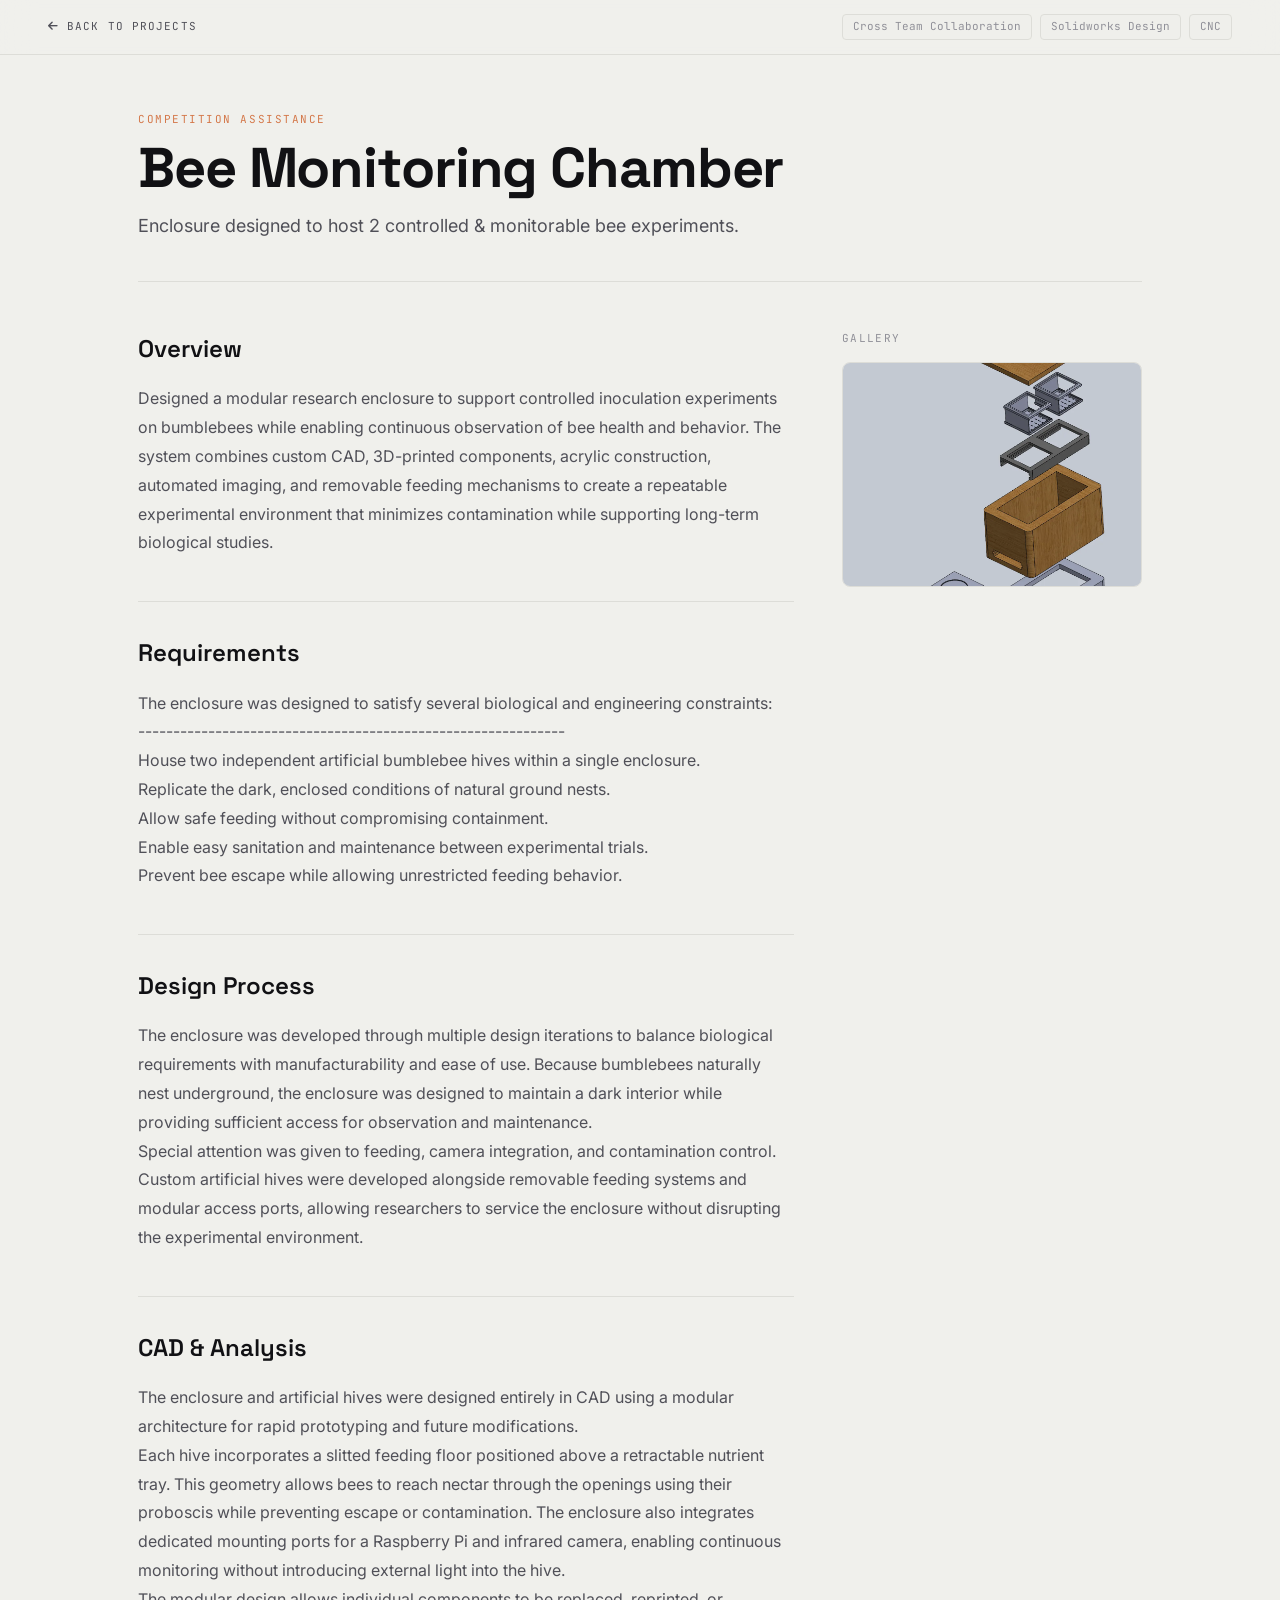
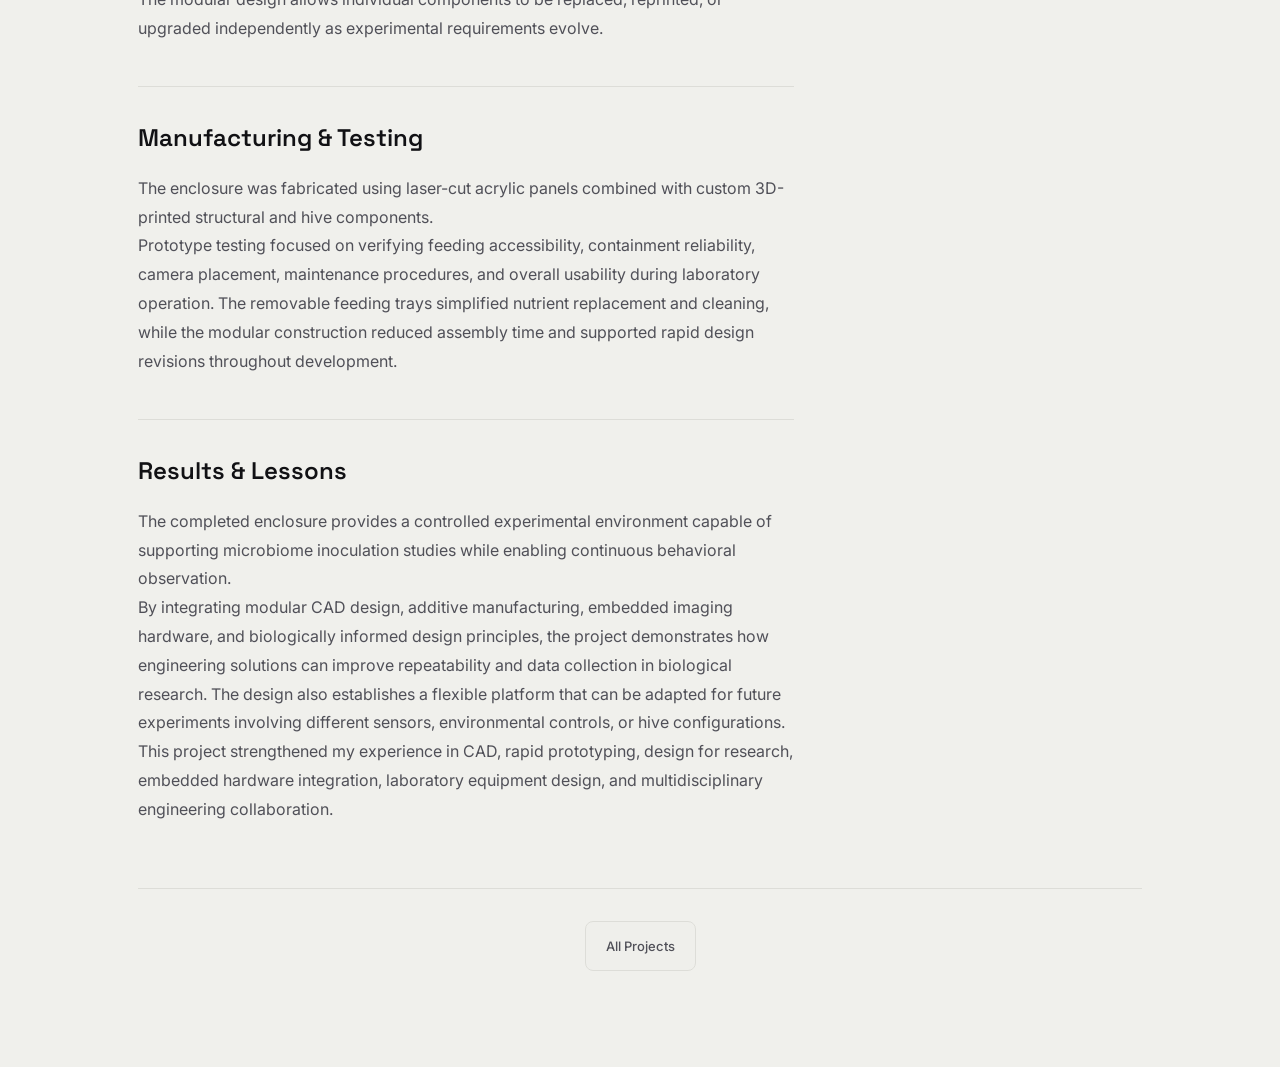
==== commit a9d02ecb: "Update bees.html" ====
--- a/projects/bees.html
+++ b/projects/bees.html
@@ -25,7 +25,7 @@
     <a href="../index.html#projects" class="project-back">
       <i class="fa-solid fa-arrow-left"></i> Back to Projects
     </a>
-    <div class="project-header__tags"><span class="tag tag--muted">TBD</span></div>
+    <div class="project-header__tags"><span class="tag">Cross Team Collaboration</span><span class="tag">Solidworks Design</span><span class="tag">CNC</span></div>
   </header>
 
   <main class="project-main">
@@ -103,7 +103,7 @@
         <!-- Populated automatically by project-gallery.js -->
         <div class="project-gallery__placeholder" id="galleryPlaceholder">
           <i class="fa-solid fa-images"></i>
-          <span>Add photos named senior-design2_gallery01.jpg</span>
+          <span>Please wait for photos to load. If it takes long, press Ctrl+R.</span>
         </div>
         <div id="galleryItems"></div>
         <button class="project-gallery__view-all" id="viewAllBtn" style="display:none" aria-label="View all photos">
--- a/css/styles.css
+++ b/css/styles.css
@@ -552,14 +552,57 @@
 .site-footer__text { font-family: var(--font-mono); font-size: var(--text-xs); color: var(--color-text-muted); text-align: center; }
 
 /* ── LIGHTBOX ─────────────────────────────────────────────────── */
-.lightbox { position: fixed; inset: 0; z-index: 1000; display: flex; align-items: center; justify-content: center; }
+.lightbox {
+  position: fixed; inset: 0; z-index: 1000;
+  display: flex; align-items: center; justify-content: center;
+  padding: 1rem;
+}
 .lightbox[hidden] { display: none; }
-.lightbox__backdrop { position: absolute; inset: 0; background: rgba(0,0,0,0.88); backdrop-filter: blur(8px); -webkit-backdrop-filter: blur(8px); }
-.lightbox__inner { position: relative; z-index: 1; width: 90vw; max-width: 1000px; display: flex; flex-direction: column; align-items: center; gap: 1rem; }
-.lightbox__close { position: absolute; top: -3rem; right: 0; width: 36px; height: 36px; border-radius: var(--radius-full); background: rgba(255,255,255,0.1); border: 1px solid rgba(255,255,255,0.2); color: #fff; font-size: 1rem; display: flex; align-items: center; justify-content: center; transition: background var(--dur-fast); }
-.lightbox__close:hover { background: rgba(255,255,255,0.2); }
-.lightbox__stage { width: 100%; max-height: 70vh; display: flex; align-items: center; justify-content: center; position: relative; }
-.lightbox__img { max-width: 100%; max-height: 70vh; object-fit: contain; border-radius: var(--radius-md); animation: lb-fade 0.2s ease; }
+.lightbox__backdrop {
+  position: absolute; inset: 0;
+  background: rgba(0,0,0,0.92);
+  backdrop-filter: blur(10px); -webkit-backdrop-filter: blur(10px);
+}
+/* Inner: full viewport height minus padding, flex column */
+.lightbox__inner {
+  position: relative; z-index: 1;
+  width: 95vw; max-width: 1200px;
+  height: calc(100vh - 2rem);
+  display: flex; flex-direction: column;
+  align-items: center;
+  gap: 0.75rem;
+}
+.lightbox__close {
+  position: absolute; top: 0; right: 0;
+  width: 40px; height: 40px;
+  border-radius: var(--radius-full);
+  background: rgba(255,255,255,0.12); border: 1px solid rgba(255,255,255,0.25);
+  color: #fff; font-size: 1.1rem;
+  display: flex; align-items: center; justify-content: center;
+  transition: background var(--dur-fast);
+  flex-shrink: 0;
+  margin-top: 0.25rem;
+}
+.lightbox__close:hover { background: rgba(255,255,255,0.25); }
+/* Stage takes all remaining height — image never clips */
+.lightbox__stage {
+  width: 100%;
+  flex: 1;                /* fill all remaining vertical space */
+  min-height: 0;          /* allow flex shrink */
+  display: flex; align-items: center; justify-content: center;
+  position: relative;
+  overflow: hidden;
+}
+.lightbox__img {
+  max-width: 100%;
+  max-height: 100%;       /* fills the stage without overflow */
+  width: auto;
+  height: auto;
+  object-fit: contain;
+  border-radius: var(--radius-md);
+  animation: lb-fade 0.2s ease;
+  display: block;
+}
 @keyframes lb-fade { from { opacity: 0; transform: scale(0.97); } to { opacity: 1; transform: none; } }
 .lightbox__arrow { position: absolute; top: 50%; transform: translateY(-50%); width: 44px; height: 44px; border-radius: var(--radius-full); background: rgba(255,255,255,0.1); border: 1px solid rgba(255,255,255,0.2); color: #fff; font-size: 1rem; display: flex; align-items: center; justify-content: center; transition: background var(--dur-fast); z-index: 2; }
 .lightbox__arrow:hover { background: rgba(255,255,255,0.2); }
